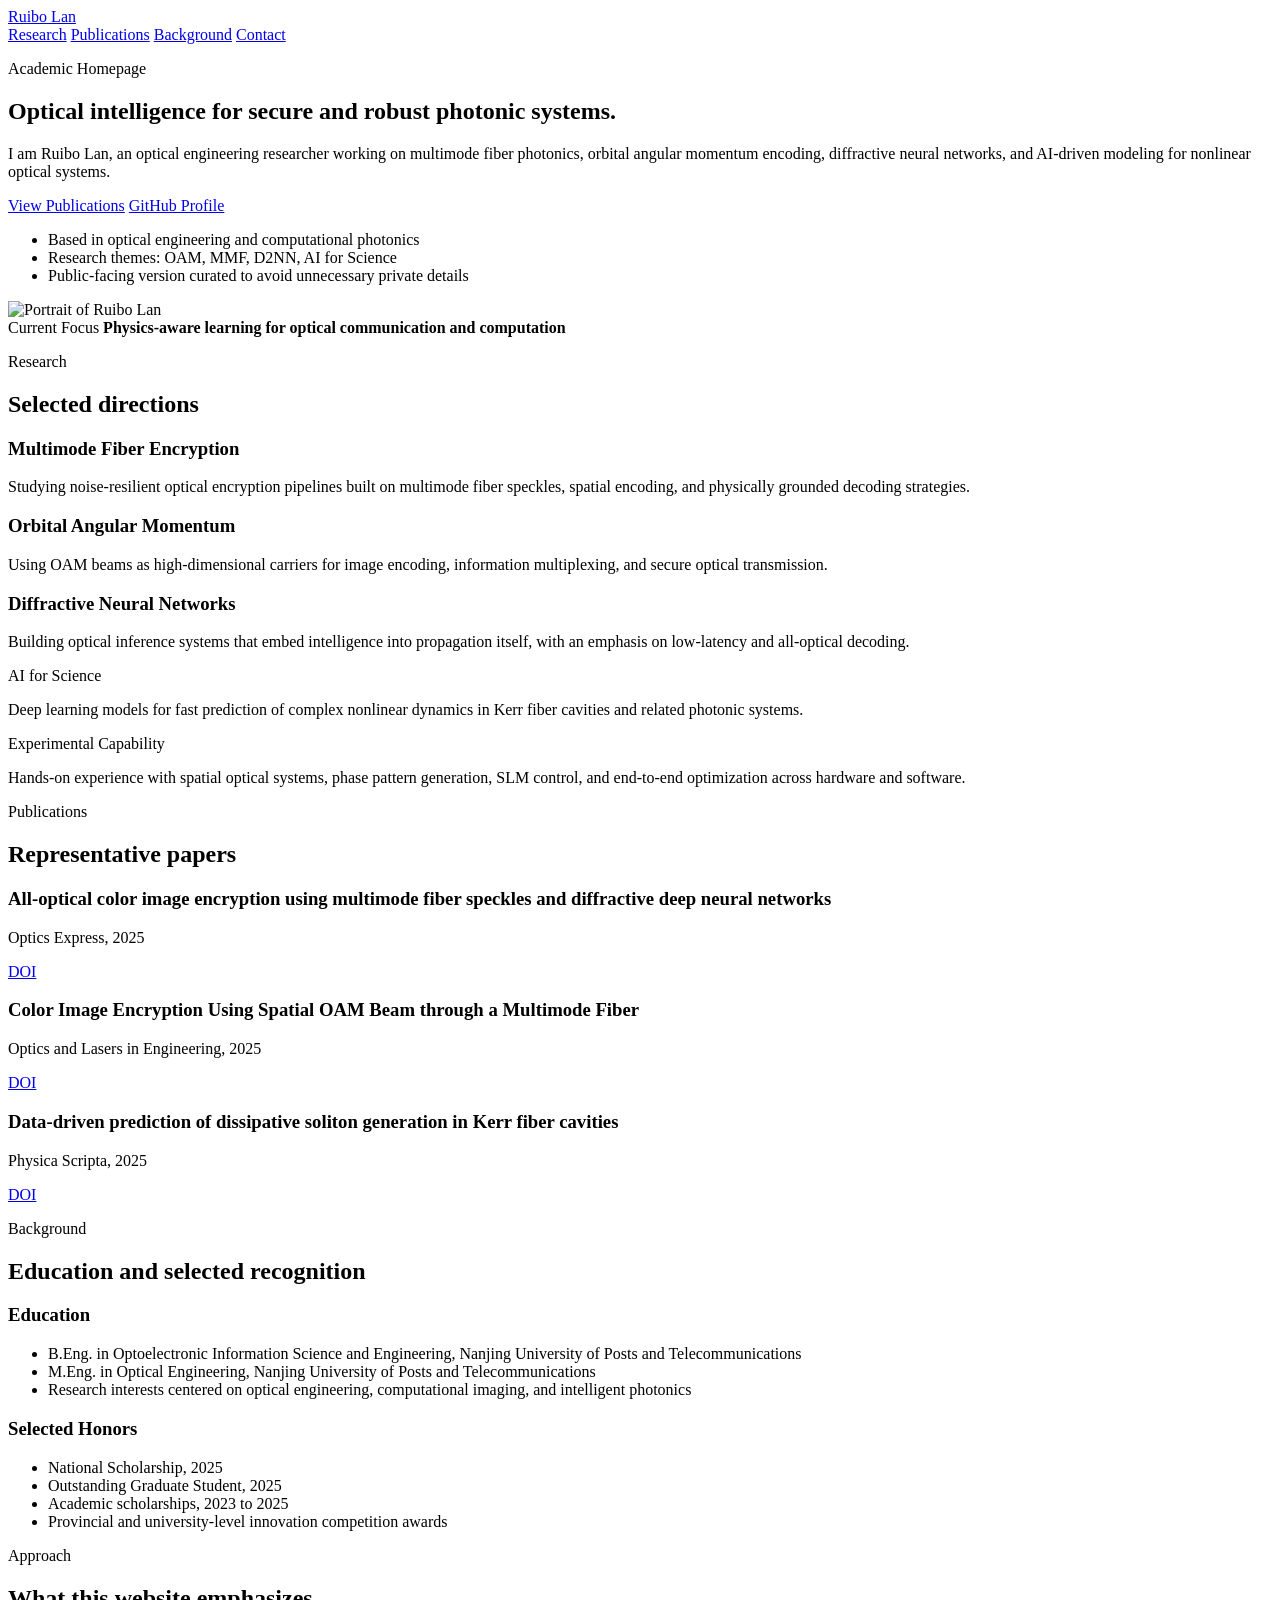
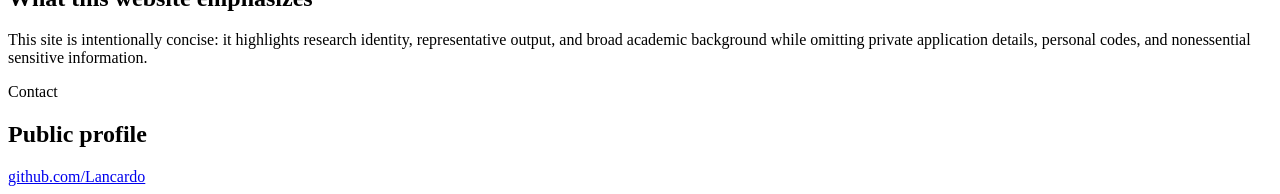
==== index.html @ 1a1ad10b "Add academic homepage" ====
<!DOCTYPE html>
<html lang="en">
  <head>
    <meta charset="UTF-8" />
    <meta name="viewport" content="width=device-width, initial-scale=1.0" />
    <title>Ruibo Lan | Optical Engineering</title>
    <meta
      name="description"
      content="Academic homepage for Ruibo Lan, focused on multimode fiber photonics, orbital angular momentum, diffractive neural networks, and AI-driven optical systems."
    />
    <link rel="preconnect" href="https://fonts.googleapis.com" />
    <link rel="preconnect" href="https://fonts.gstatic.com" crossorigin />
    <link
      href="https://fonts.googleapis.com/css2?family=Manrope:wght@400;500;600;700;800&family=Cormorant+Garamond:wght@500;600;700&display=swap"
      rel="stylesheet"
    />
    <link rel="stylesheet" href="styles.css" />
  </head>
  <body>
    <div class="site-shell">
      <header class="topbar">
        <a class="brand" href="#home">Ruibo Lan</a>
        <nav class="nav">
          <a href="#research">Research</a>
          <a href="#publications">Publications</a>
          <a href="#background">Background</a>
          <a href="#contact">Contact</a>
        </nav>
      </header>

      <main id="home">
        <section class="hero section reveal">
          <div class="hero-copy">
            <p class="eyebrow">Academic Homepage</p>
            <h1>Optical intelligence for secure and robust photonic systems.</h1>
            <p class="hero-text">
              I am Ruibo Lan, an optical engineering researcher working on multimode fiber
              photonics, orbital angular momentum encoding, diffractive neural networks, and
              AI-driven modeling for nonlinear optical systems.
            </p>
            <div class="hero-actions">
              <a class="button button-primary" href="#publications">View Publications</a>
              <a class="button button-secondary" href="https://github.com/Lancardo" target="_blank" rel="noreferrer">
                GitHub Profile
              </a>
            </div>
            <ul class="hero-facts" aria-label="Key information">
              <li>Based in optical engineering and computational photonics</li>
              <li>Research themes: OAM, MMF, D2NN, AI for Science</li>
              <li>Public-facing version curated to avoid unnecessary private details</li>
            </ul>
          </div>
          <div class="hero-visual">
            <div class="portrait-wrap">
              <img src="https://avatars.githubusercontent.com/u/42972828?v=4" alt="Portrait of Ruibo Lan" class="portrait" />
            </div>
            <div class="signal-card">
              <span>Current Focus</span>
              <strong>Physics-aware learning for optical communication and computation</strong>
            </div>
          </div>
        </section>

        <section id="research" class="section reveal">
          <div class="section-heading">
            <p class="eyebrow">Research</p>
            <h2>Selected directions</h2>
          </div>
          <div class="card-grid three-up">
            <article class="info-card">
              <h3>Multimode Fiber Encryption</h3>
              <p>
                Studying noise-resilient optical encryption pipelines built on multimode fiber
                speckles, spatial encoding, and physically grounded decoding strategies.
              </p>
            </article>
            <article class="info-card">
              <h3>Orbital Angular Momentum</h3>
              <p>
                Using OAM beams as high-dimensional carriers for image encoding, information
                multiplexing, and secure optical transmission.
              </p>
            </article>
            <article class="info-card">
              <h3>Diffractive Neural Networks</h3>
              <p>
                Building optical inference systems that embed intelligence into propagation itself,
                with an emphasis on low-latency and all-optical decoding.
              </p>
            </article>
          </div>
          <div class="card-grid two-up accent-grid">
            <article class="accent-card">
              <span class="accent-label">AI for Science</span>
              <p>
                Deep learning models for fast prediction of complex nonlinear dynamics in Kerr
                fiber cavities and related photonic systems.
              </p>
            </article>
            <article class="accent-card">
              <span class="accent-label">Experimental Capability</span>
              <p>
                Hands-on experience with spatial optical systems, phase pattern generation, SLM
                control, and end-to-end optimization across hardware and software.
              </p>
            </article>
          </div>
        </section>

        <section id="publications" class="section reveal">
          <div class="section-heading">
            <p class="eyebrow">Publications</p>
            <h2>Representative papers</h2>
          </div>
          <div class="publication-list">
            <article class="publication">
              <div>
                <h3>All-optical color image encryption using multimode fiber speckles and diffractive deep neural networks</h3>
                <p>Optics Express, 2025</p>
              </div>
              <a href="https://doi.org/10.1364/OE.571745" target="_blank" rel="noreferrer">DOI</a>
            </article>
            <article class="publication">
              <div>
                <h3>Color Image Encryption Using Spatial OAM Beam through a Multimode Fiber</h3>
                <p>Optics and Lasers in Engineering, 2025</p>
              </div>
              <a href="https://doi.org/10.1016/j.optlaseng.2025.109146" target="_blank" rel="noreferrer">DOI</a>
            </article>
            <article class="publication">
              <div>
                <h3>Data-driven prediction of dissipative soliton generation in Kerr fiber cavities</h3>
                <p>Physica Scripta, 2025</p>
              </div>
              <a href="https://doi.org/10.1088/1402-4896/adee65" target="_blank" rel="noreferrer">DOI</a>
            </article>
          </div>
        </section>

        <section id="background" class="section reveal">
          <div class="section-heading">
            <p class="eyebrow">Background</p>
            <h2>Education and selected recognition</h2>
          </div>
          <div class="card-grid two-up">
            <article class="info-card">
              <h3>Education</h3>
              <ul class="detail-list">
                <li>B.Eng. in Optoelectronic Information Science and Engineering, Nanjing University of Posts and Telecommunications</li>
                <li>M.Eng. in Optical Engineering, Nanjing University of Posts and Telecommunications</li>
                <li>Research interests centered on optical engineering, computational imaging, and intelligent photonics</li>
              </ul>
            </article>
            <article class="info-card">
              <h3>Selected Honors</h3>
              <ul class="detail-list">
                <li>National Scholarship, 2025</li>
                <li>Outstanding Graduate Student, 2025</li>
                <li>Academic scholarships, 2023 to 2025</li>
                <li>Provincial and university-level innovation competition awards</li>
              </ul>
            </article>
          </div>
        </section>

        <section class="section statement reveal">
          <div class="section-heading">
            <p class="eyebrow">Approach</p>
            <h2>What this website emphasizes</h2>
          </div>
          <p class="statement-text">
            This site is intentionally concise: it highlights research identity, representative output,
            and broad academic background while omitting private application details, personal codes,
            and nonessential sensitive information.
          </p>
        </section>
      </main>

      <footer id="contact" class="footer reveal">
        <div>
          <p class="eyebrow">Contact</p>
          <h2>Public profile</h2>
        </div>
        <div class="footer-actions">
          <a class="button button-primary" href="https://github.com/Lancardo" target="_blank" rel="noreferrer">
            github.com/Lancardo
          </a>
        </div>
      </footer>
    </div>

    <script src="script.js"></script>
  </body>
</html>
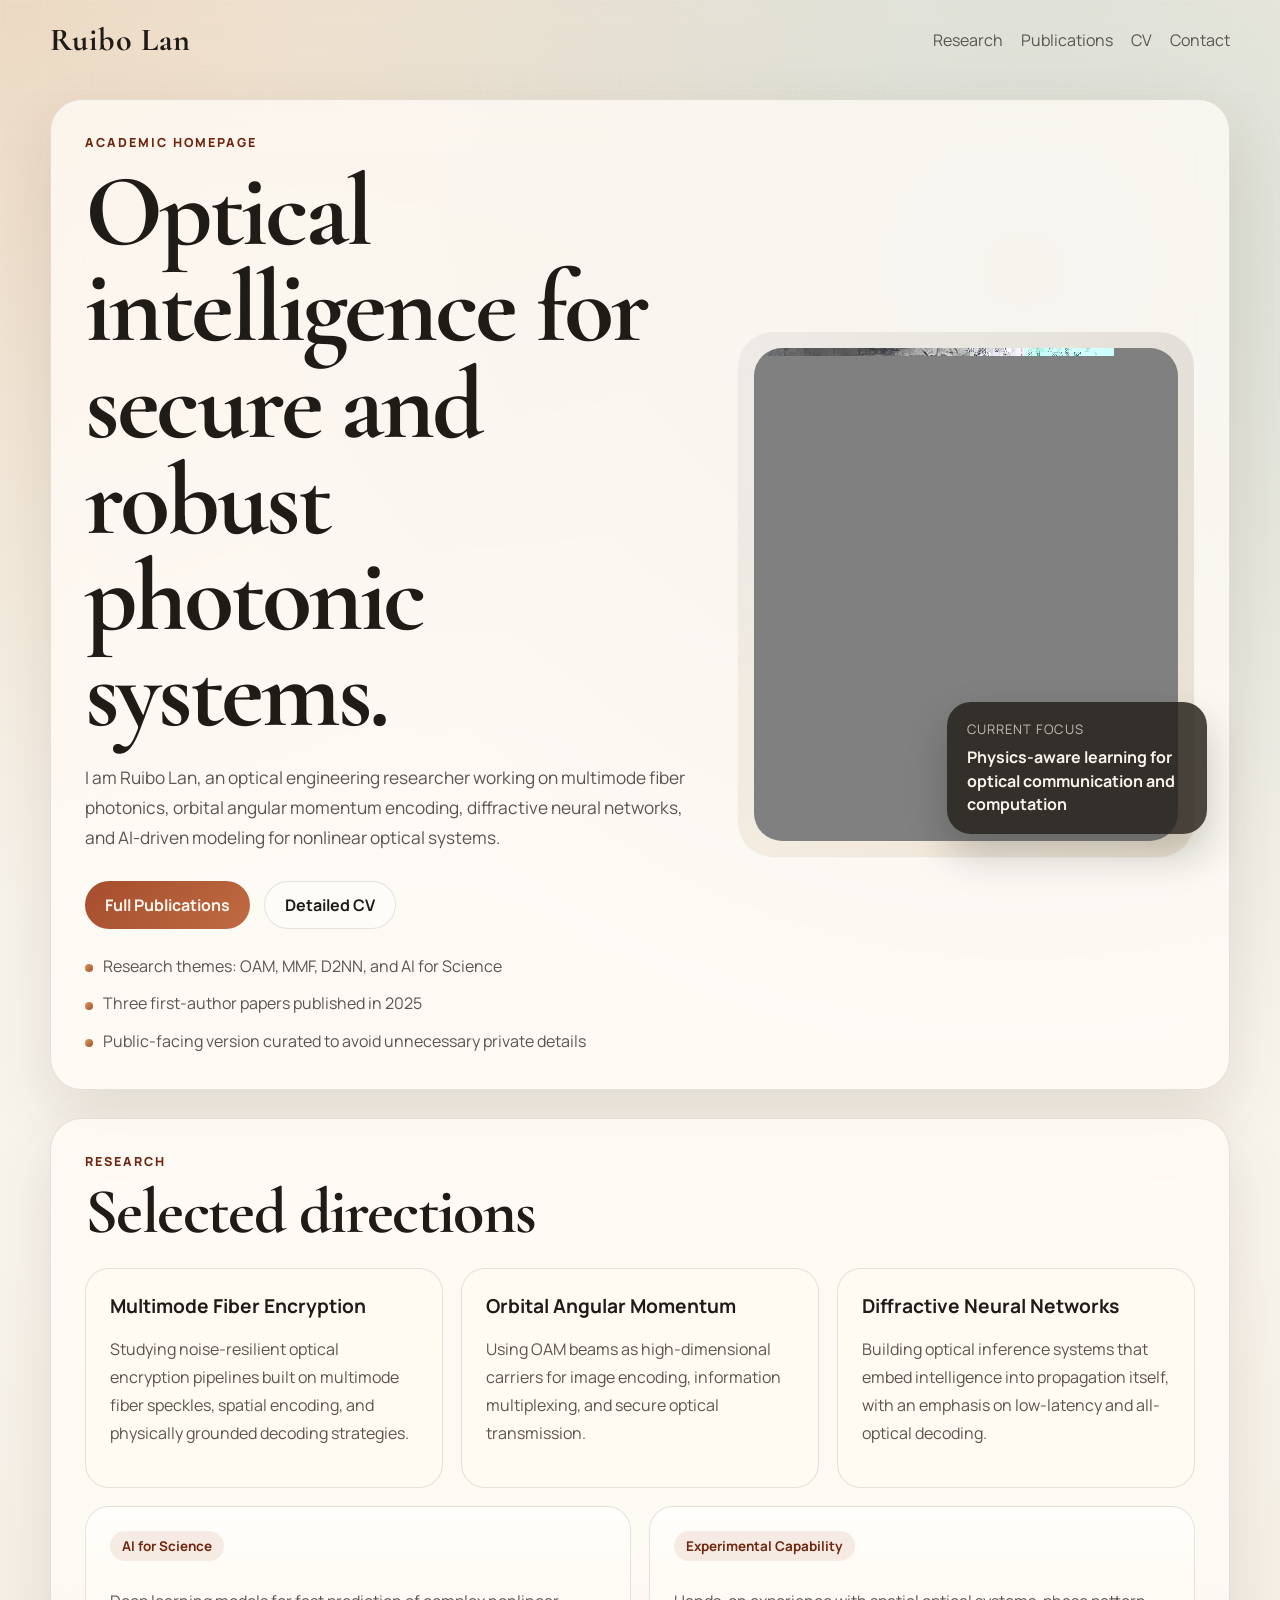
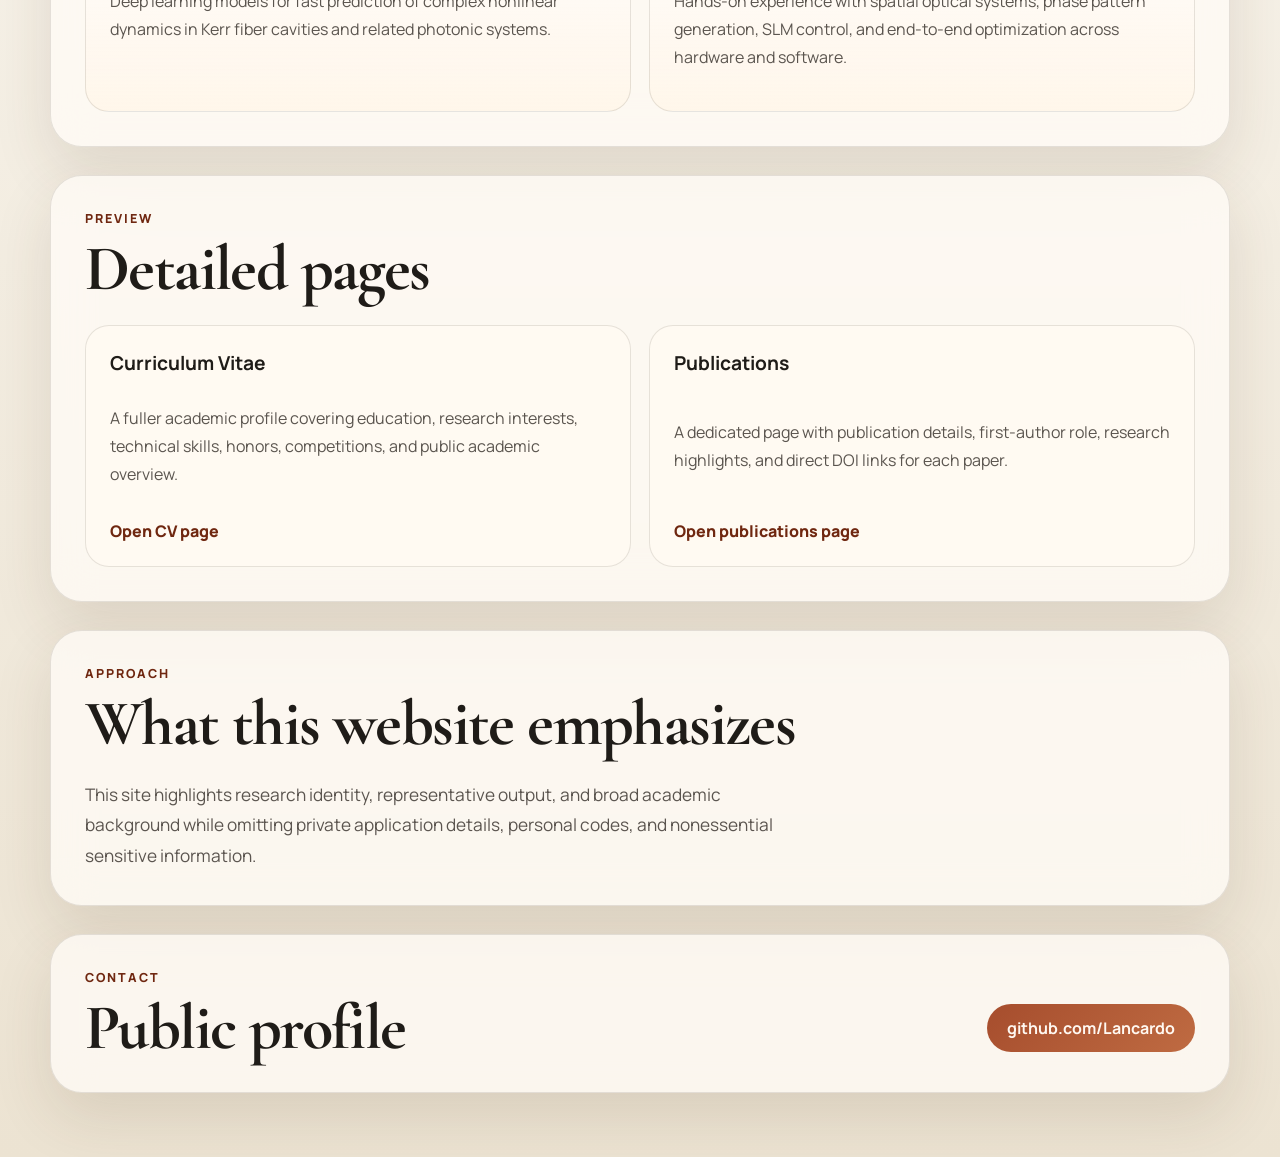
==== commit 9ba5e30f: "Add detailed CV and publications pages" ====
--- a/index.html
+++ b/index.html
@@ -19,11 +19,11 @@
   <body>
     <div class="site-shell">
       <header class="topbar">
-        <a class="brand" href="#home">Ruibo Lan</a>
+        <a class="brand" href="index.html">Ruibo Lan</a>
         <nav class="nav">
-          <a href="#research">Research</a>
-          <a href="#publications">Publications</a>
-          <a href="#background">Background</a>
+          <a href="index.html#research">Research</a>
+          <a href="publications.html">Publications</a>
+          <a href="cv.html">CV</a>
           <a href="#contact">Contact</a>
         </nav>
       </header>
@@ -39,20 +39,18 @@
               AI-driven modeling for nonlinear optical systems.
             </p>
             <div class="hero-actions">
-              <a class="button button-primary" href="#publications">View Publications</a>
-              <a class="button button-secondary" href="https://github.com/Lancardo" target="_blank" rel="noreferrer">
-                GitHub Profile
-              </a>
+              <a class="button button-primary" href="publications.html">Full Publications</a>
+              <a class="button button-secondary" href="cv.html">Detailed CV</a>
             </div>
             <ul class="hero-facts" aria-label="Key information">
-              <li>Based in optical engineering and computational photonics</li>
-              <li>Research themes: OAM, MMF, D2NN, AI for Science</li>
+              <li>Research themes: OAM, MMF, D2NN, and AI for Science</li>
+              <li>Three first-author papers published in 2025</li>
               <li>Public-facing version curated to avoid unnecessary private details</li>
             </ul>
           </div>
           <div class="hero-visual">
             <div class="portrait-wrap">
-              <img src="https://avatars.githubusercontent.com/u/42972828?v=4" alt="Portrait of Ruibo Lan" class="portrait" />
+              <img src="assets/life-photo.jpg" alt="Portrait of Ruibo Lan" class="portrait" />
             </div>
             <div class="signal-card">
               <span>Current Focus</span>
@@ -107,58 +105,27 @@
           </div>
         </section>
 
-        <section id="publications" class="section reveal">
+        <section class="section reveal">
           <div class="section-heading">
-            <p class="eyebrow">Publications</p>
-            <h2>Representative papers</h2>
-          </div>
-          <div class="publication-list">
-            <article class="publication">
-              <div>
-                <h3>All-optical color image encryption using multimode fiber speckles and diffractive deep neural networks</h3>
-                <p>Optics Express, 2025</p>
-              </div>
-              <a href="https://doi.org/10.1364/OE.571745" target="_blank" rel="noreferrer">DOI</a>
-            </article>
-            <article class="publication">
-              <div>
-                <h3>Color Image Encryption Using Spatial OAM Beam through a Multimode Fiber</h3>
-                <p>Optics and Lasers in Engineering, 2025</p>
-              </div>
-              <a href="https://doi.org/10.1016/j.optlaseng.2025.109146" target="_blank" rel="noreferrer">DOI</a>
-            </article>
-            <article class="publication">
-              <div>
-                <h3>Data-driven prediction of dissipative soliton generation in Kerr fiber cavities</h3>
-                <p>Physica Scripta, 2025</p>
-              </div>
-              <a href="https://doi.org/10.1088/1402-4896/adee65" target="_blank" rel="noreferrer">DOI</a>
-            </article>
-          </div>
-        </section>
-
-        <section id="background" class="section reveal">
-          <div class="section-heading">
-            <p class="eyebrow">Background</p>
-            <h2>Education and selected recognition</h2>
+            <p class="eyebrow">Preview</p>
+            <h2>Detailed pages</h2>
           </div>
           <div class="card-grid two-up">
-            <article class="info-card">
-              <h3>Education</h3>
-              <ul class="detail-list">
-                <li>B.Eng. in Optoelectronic Information Science and Engineering, Nanjing University of Posts and Telecommunications</li>
-                <li>M.Eng. in Optical Engineering, Nanjing University of Posts and Telecommunications</li>
-                <li>Research interests centered on optical engineering, computational imaging, and intelligent photonics</li>
-              </ul>
+            <article class="info-card page-card">
+              <h3>Curriculum Vitae</h3>
+              <p>
+                A fuller academic profile covering education, research interests, technical skills,
+                honors, competitions, and public academic overview.
+              </p>
+              <a class="text-link" href="cv.html">Open CV page</a>
             </article>
-            <article class="info-card">
-              <h3>Selected Honors</h3>
-              <ul class="detail-list">
-                <li>National Scholarship, 2025</li>
-                <li>Outstanding Graduate Student, 2025</li>
-                <li>Academic scholarships, 2023 to 2025</li>
-                <li>Provincial and university-level innovation competition awards</li>
-              </ul>
+            <article class="info-card page-card">
+              <h3>Publications</h3>
+              <p>
+                A dedicated page with publication details, first-author role, research highlights,
+                and direct DOI links for each paper.
+              </p>
+              <a class="text-link" href="publications.html">Open publications page</a>
             </article>
           </div>
         </section>
@@ -169,9 +136,9 @@
             <h2>What this website emphasizes</h2>
           </div>
           <p class="statement-text">
-            This site is intentionally concise: it highlights research identity, representative output,
-            and broad academic background while omitting private application details, personal codes,
-            and nonessential sensitive information.
+            This site highlights research identity, representative output, and broad academic
+            background while omitting private application details, personal codes, and nonessential
+            sensitive information.
           </p>
         </section>
       </main>
--- a/styles.css
+++ b/styles.css
@@ -0,0 +1,558 @@
+:root {
+  --bg: #f3efe6;
+  --bg-deep: #ece3d2;
+  --surface: rgba(255, 252, 246, 0.78);
+  --surface-strong: #fffaf2;
+  --text: #1f1c18;
+  --muted: #5b554f;
+  --line: rgba(50, 42, 31, 0.12);
+  --accent: #a64d2d;
+  --accent-strong: #6f2710;
+  --accent-soft: #d89b61;
+  --shadow: 0 24px 60px rgba(74, 51, 23, 0.12);
+  --max: 1180px;
+}
+
+* {
+  box-sizing: border-box;
+}
+
+html {
+  scroll-behavior: smooth;
+}
+
+body {
+  margin: 0;
+  min-height: 100vh;
+  font-family: "Manrope", sans-serif;
+  color: var(--text);
+  background:
+    radial-gradient(circle at top left, rgba(209, 138, 68, 0.22), transparent 30%),
+    radial-gradient(circle at 80% 10%, rgba(87, 125, 115, 0.18), transparent 30%),
+    linear-gradient(180deg, var(--bg) 0%, #f8f4ec 44%, var(--bg-deep) 100%);
+}
+
+body::before {
+  content: "";
+  position: fixed;
+  inset: 0;
+  pointer-events: none;
+  background-image:
+    linear-gradient(rgba(255, 255, 255, 0.16) 1px, transparent 1px),
+    linear-gradient(90deg, rgba(255, 255, 255, 0.16) 1px, transparent 1px);
+  background-size: 44px 44px;
+  mask-image: linear-gradient(180deg, rgba(0, 0, 0, 0.5), transparent 82%);
+}
+
+a {
+  color: inherit;
+  text-decoration: none;
+}
+
+img {
+  display: block;
+  max-width: 100%;
+}
+
+.site-shell {
+  width: min(calc(100% - 32px), var(--max));
+  margin: 0 auto;
+  padding-bottom: 64px;
+}
+
+.topbar {
+  position: sticky;
+  top: 0;
+  z-index: 10;
+  display: flex;
+  justify-content: space-between;
+  align-items: center;
+  gap: 24px;
+  padding: 20px 0 12px;
+  backdrop-filter: blur(14px);
+}
+
+.brand {
+  font-family: "Cormorant Garamond", serif;
+  font-size: 2rem;
+  font-weight: 700;
+  letter-spacing: 0.03em;
+}
+
+.nav {
+  display: flex;
+  flex-wrap: wrap;
+  gap: 18px;
+  color: var(--muted);
+}
+
+.nav a {
+  position: relative;
+}
+
+.nav a::after {
+  content: "";
+  position: absolute;
+  left: 0;
+  bottom: -4px;
+  width: 100%;
+  height: 1px;
+  background: var(--accent);
+  transform: scaleX(0);
+  transform-origin: left;
+  transition: transform 200ms ease;
+}
+
+.nav a:hover::after,
+.nav a:focus-visible::after {
+  transform: scaleX(1);
+}
+
+.section,
+.footer {
+  margin-top: 28px;
+  padding: 34px;
+  border: 1px solid var(--line);
+  border-radius: 32px;
+  background: var(--surface);
+  box-shadow: var(--shadow);
+  backdrop-filter: blur(20px);
+}
+
+.hero {
+  display: grid;
+  grid-template-columns: minmax(0, 1.15fr) minmax(340px, 0.85fr);
+  align-items: center;
+  gap: 32px;
+  min-height: calc(100vh - 108px);
+}
+
+.page-main {
+  padding-top: 2px;
+}
+
+.page-hero h1 {
+  max-width: 14ch;
+}
+
+.eyebrow {
+  margin: 0 0 12px;
+  color: var(--accent-strong);
+  text-transform: uppercase;
+  letter-spacing: 0.16em;
+  font-size: 0.78rem;
+  font-weight: 800;
+}
+
+h1,
+h2,
+h3 {
+  margin: 0;
+}
+
+h1,
+h2 {
+  font-family: "Cormorant Garamond", serif;
+  line-height: 0.94;
+}
+
+h1 {
+  max-width: 12ch;
+  font-size: clamp(3.3rem, 8vw, 6.5rem);
+  letter-spacing: -0.03em;
+}
+
+h2 {
+  font-size: clamp(2.4rem, 5vw, 4rem);
+  letter-spacing: -0.025em;
+}
+
+h3 {
+  font-size: 1.2rem;
+  margin-bottom: 12px;
+}
+
+.hero-text,
+.statement-text,
+.info-card p,
+.accent-card p,
+.publication p {
+  color: var(--muted);
+  line-height: 1.75;
+  font-size: 1rem;
+}
+
+.hero-text {
+  max-width: 60ch;
+  margin: 22px 0 0;
+  font-size: 1.08rem;
+}
+
+.hero-actions,
+.footer-actions {
+  display: flex;
+  flex-wrap: wrap;
+  gap: 14px;
+  margin-top: 28px;
+}
+
+.button {
+  display: inline-flex;
+  align-items: center;
+  justify-content: center;
+  min-height: 48px;
+  padding: 0 20px;
+  border-radius: 999px;
+  font-weight: 700;
+  transition:
+    transform 180ms ease,
+    background 180ms ease,
+    border-color 180ms ease;
+}
+
+.button:hover,
+.button:focus-visible {
+  transform: translateY(-2px);
+}
+
+.button-primary {
+  color: #fff8f1;
+  background: linear-gradient(135deg, var(--accent) 0%, #bf6b42 100%);
+}
+
+.button-secondary {
+  border: 1px solid var(--line);
+  background: rgba(255, 255, 255, 0.46);
+}
+
+.hero-facts,
+.detail-list {
+  margin: 24px 0 0;
+  padding: 0;
+  list-style: none;
+}
+
+.hero-facts li,
+.detail-list li {
+  position: relative;
+  padding-left: 18px;
+  color: var(--muted);
+  line-height: 1.7;
+}
+
+.hero-facts li + li,
+.detail-list li + li {
+  margin-top: 10px;
+}
+
+.hero-facts li::before,
+.detail-list li::before {
+  content: "";
+  position: absolute;
+  left: 0;
+  top: 0.7em;
+  width: 8px;
+  height: 8px;
+  border-radius: 50%;
+  background: linear-gradient(135deg, var(--accent-soft), var(--accent));
+}
+
+.hero-visual {
+  position: relative;
+}
+
+.portrait-wrap {
+  position: relative;
+  overflow: hidden;
+  border-radius: 36px;
+  background:
+    linear-gradient(135deg, rgba(255, 255, 255, 0.6), rgba(255, 255, 255, 0.08)),
+    linear-gradient(180deg, #d5cec3, #eee3d1);
+  border: 1px solid rgba(255, 255, 255, 0.55);
+  padding: 16px;
+}
+
+.portrait {
+  width: 100%;
+  aspect-ratio: 0.86;
+  object-fit: cover;
+  border-radius: 28px;
+}
+
+.signal-card {
+  position: absolute;
+  right: -12px;
+  bottom: 24px;
+  max-width: 260px;
+  padding: 18px 20px;
+  border-radius: 24px;
+  background: rgba(35, 30, 24, 0.82);
+  color: #faf5eb;
+  box-shadow: 0 20px 40px rgba(19, 16, 12, 0.22);
+}
+
+.signal-card span {
+  display: block;
+  margin-bottom: 8px;
+  font-size: 0.82rem;
+  letter-spacing: 0.08em;
+  text-transform: uppercase;
+  color: rgba(250, 245, 235, 0.72);
+}
+
+.signal-card strong {
+  line-height: 1.45;
+}
+
+.section-heading {
+  margin-bottom: 26px;
+}
+
+.card-grid {
+  display: grid;
+  gap: 18px;
+}
+
+.three-up {
+  grid-template-columns: repeat(3, minmax(0, 1fr));
+}
+
+.two-up {
+  grid-template-columns: repeat(2, minmax(0, 1fr));
+}
+
+.info-card,
+.accent-card,
+.publication {
+  border: 1px solid var(--line);
+  border-radius: 24px;
+  background: var(--surface-strong);
+}
+
+.info-card,
+.accent-card {
+  padding: 24px;
+}
+
+.accent-grid {
+  margin-top: 18px;
+}
+
+.accent-card {
+  background:
+    linear-gradient(180deg, rgba(255, 255, 255, 0.72), rgba(255, 246, 234, 0.94)),
+    var(--surface-strong);
+}
+
+.accent-label {
+  display: inline-block;
+  margin-bottom: 10px;
+  padding: 6px 12px;
+  border-radius: 999px;
+  background: rgba(166, 77, 45, 0.1);
+  color: var(--accent-strong);
+  font-size: 0.84rem;
+  font-weight: 700;
+}
+
+.publication-list {
+  display: grid;
+  gap: 14px;
+}
+
+.publication-stack {
+  display: grid;
+  gap: 18px;
+}
+
+.publication {
+  display: flex;
+  justify-content: space-between;
+  align-items: center;
+  gap: 18px;
+  padding: 22px 24px;
+}
+
+.publication h3 {
+  margin-bottom: 8px;
+}
+
+.publication a {
+  flex-shrink: 0;
+  min-width: 62px;
+  text-align: center;
+  padding: 11px 14px;
+  border-radius: 999px;
+  background: rgba(166, 77, 45, 0.1);
+  color: var(--accent-strong);
+  font-weight: 800;
+}
+
+.publication-detail {
+  padding: 28px;
+  border: 1px solid var(--line);
+  border-radius: 28px;
+  background: var(--surface-strong);
+  box-shadow: 0 10px 24px rgba(74, 51, 23, 0.07);
+}
+
+.publication-detail p {
+  color: var(--muted);
+  line-height: 1.8;
+}
+
+.publication-topline {
+  display: flex;
+  flex-wrap: wrap;
+  gap: 10px;
+  align-items: center;
+  margin-bottom: 12px;
+}
+
+.publication-actions {
+  margin-top: 22px;
+}
+
+.pub-badge,
+.pub-meta {
+  display: inline-flex;
+  align-items: center;
+  min-height: 32px;
+  padding: 0 12px;
+  border-radius: 999px;
+  font-size: 0.84rem;
+  font-weight: 700;
+}
+
+.pub-badge {
+  background: rgba(166, 77, 45, 0.13);
+  color: var(--accent-strong);
+}
+
+.pub-meta {
+  background: rgba(31, 28, 24, 0.06);
+  color: var(--muted);
+}
+
+.statement-text {
+  max-width: 66ch;
+  margin: 0;
+  font-size: 1.08rem;
+}
+
+.page-card {
+  display: flex;
+  flex-direction: column;
+  justify-content: space-between;
+}
+
+.text-link {
+  margin-top: 16px;
+  color: var(--accent-strong);
+  font-weight: 800;
+}
+
+.timeline {
+  display: grid;
+  gap: 16px;
+}
+
+.timeline-item {
+  display: grid;
+  grid-template-columns: 130px minmax(0, 1fr);
+  gap: 18px;
+  padding: 22px 24px;
+  border: 1px solid var(--line);
+  border-radius: 24px;
+  background: var(--surface-strong);
+}
+
+.timeline-item p {
+  margin: 8px 0 0;
+  color: var(--muted);
+}
+
+.timeline-year {
+  display: inline-flex;
+  align-items: flex-start;
+  justify-content: flex-start;
+  color: var(--accent-strong);
+  font-size: 0.86rem;
+  font-weight: 800;
+  letter-spacing: 0.08em;
+  text-transform: uppercase;
+}
+
+.footer {
+  display: flex;
+  justify-content: space-between;
+  align-items: center;
+  gap: 24px;
+}
+
+.reveal {
+  opacity: 0;
+  transform: translateY(16px);
+  transition:
+    opacity 540ms ease,
+    transform 540ms ease;
+}
+
+.reveal.is-visible {
+  opacity: 1;
+  transform: translateY(0);
+}
+
+@media (max-width: 980px) {
+  .hero {
+    grid-template-columns: 1fr;
+    min-height: auto;
+  }
+
+  .three-up,
+  .two-up {
+    grid-template-columns: 1fr;
+  }
+
+  .signal-card {
+    position: static;
+    max-width: none;
+    margin-top: 18px;
+  }
+
+  .footer {
+    flex-direction: column;
+    align-items: flex-start;
+  }
+
+  .timeline-item {
+    grid-template-columns: 1fr;
+  }
+}
+
+@media (max-width: 720px) {
+  .site-shell {
+    width: min(calc(100% - 20px), var(--max));
+  }
+
+  .topbar {
+    align-items: flex-start;
+    flex-direction: column;
+    padding-top: 16px;
+  }
+
+  .section,
+  .footer {
+    padding: 24px 20px;
+    border-radius: 24px;
+  }
+
+  .publication {
+    flex-direction: column;
+    align-items: flex-start;
+  }
+
+  h1 {
+    max-width: none;
+  }
+}
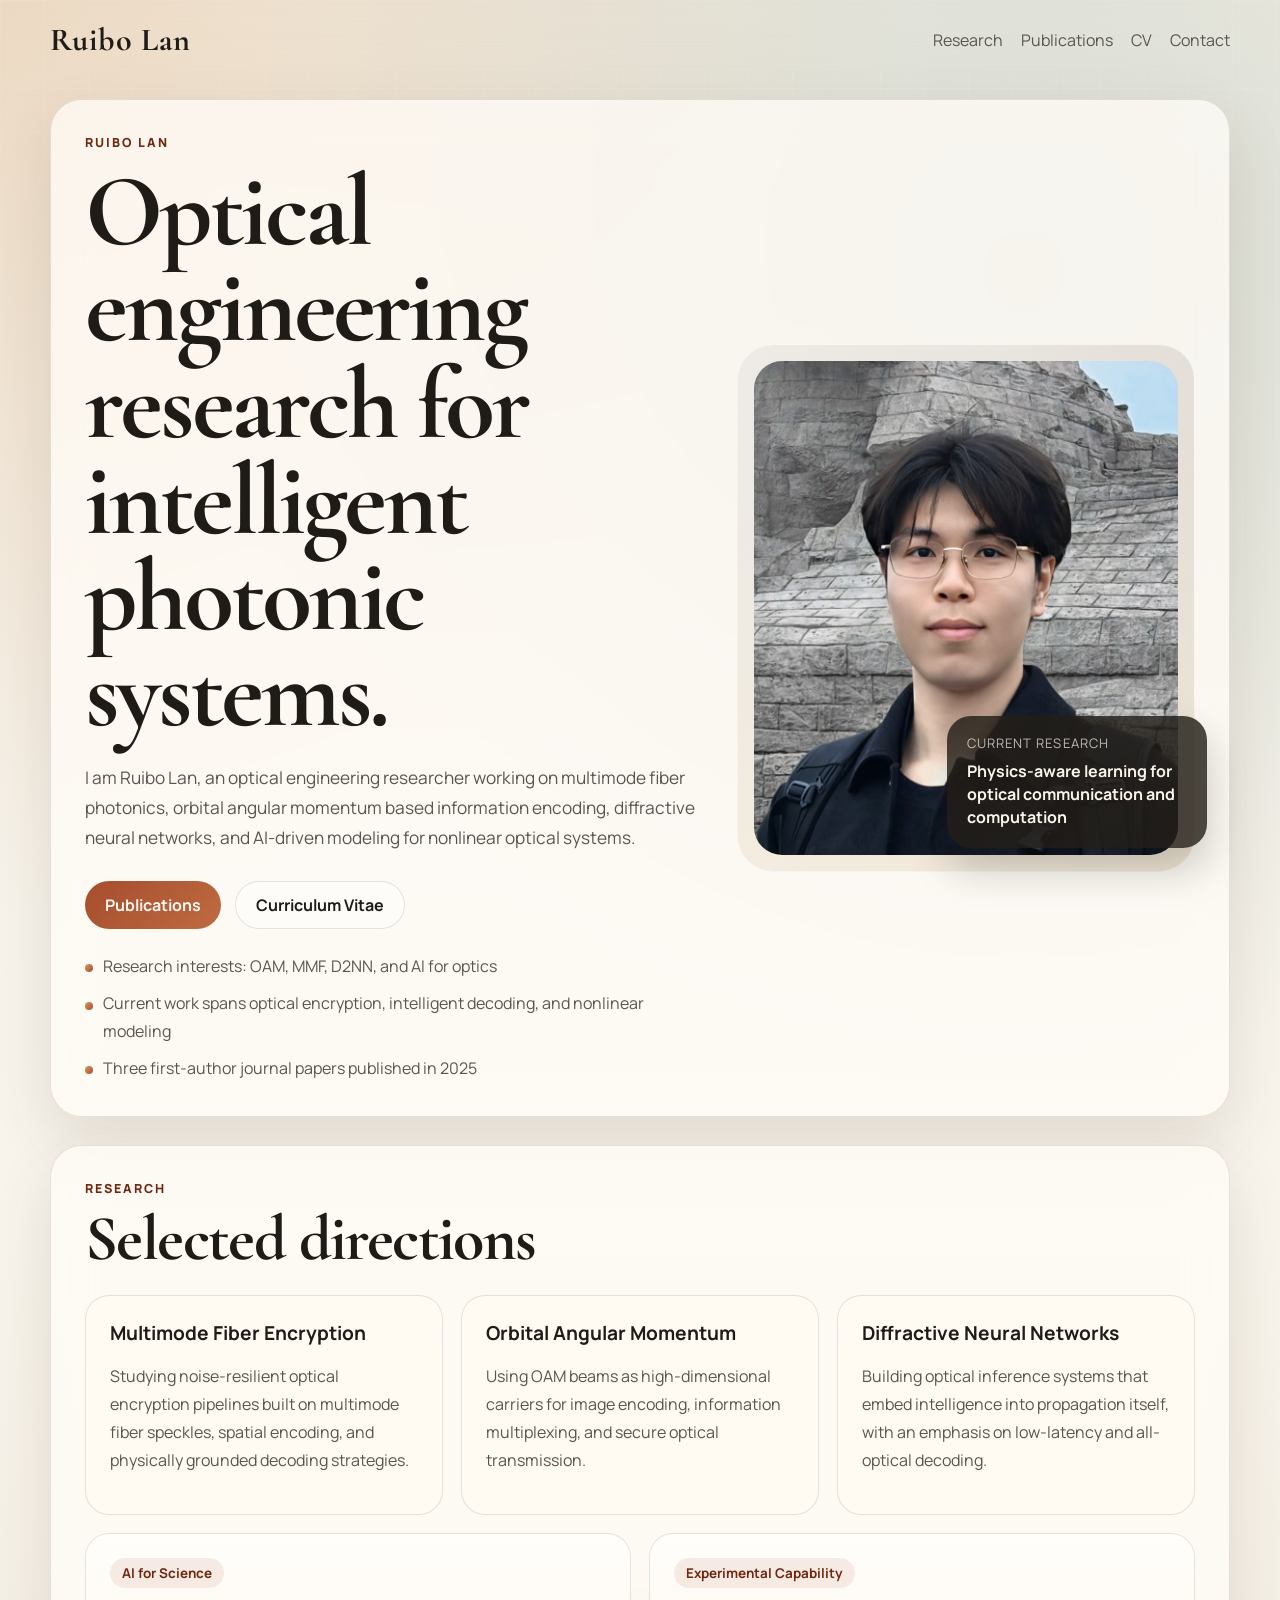
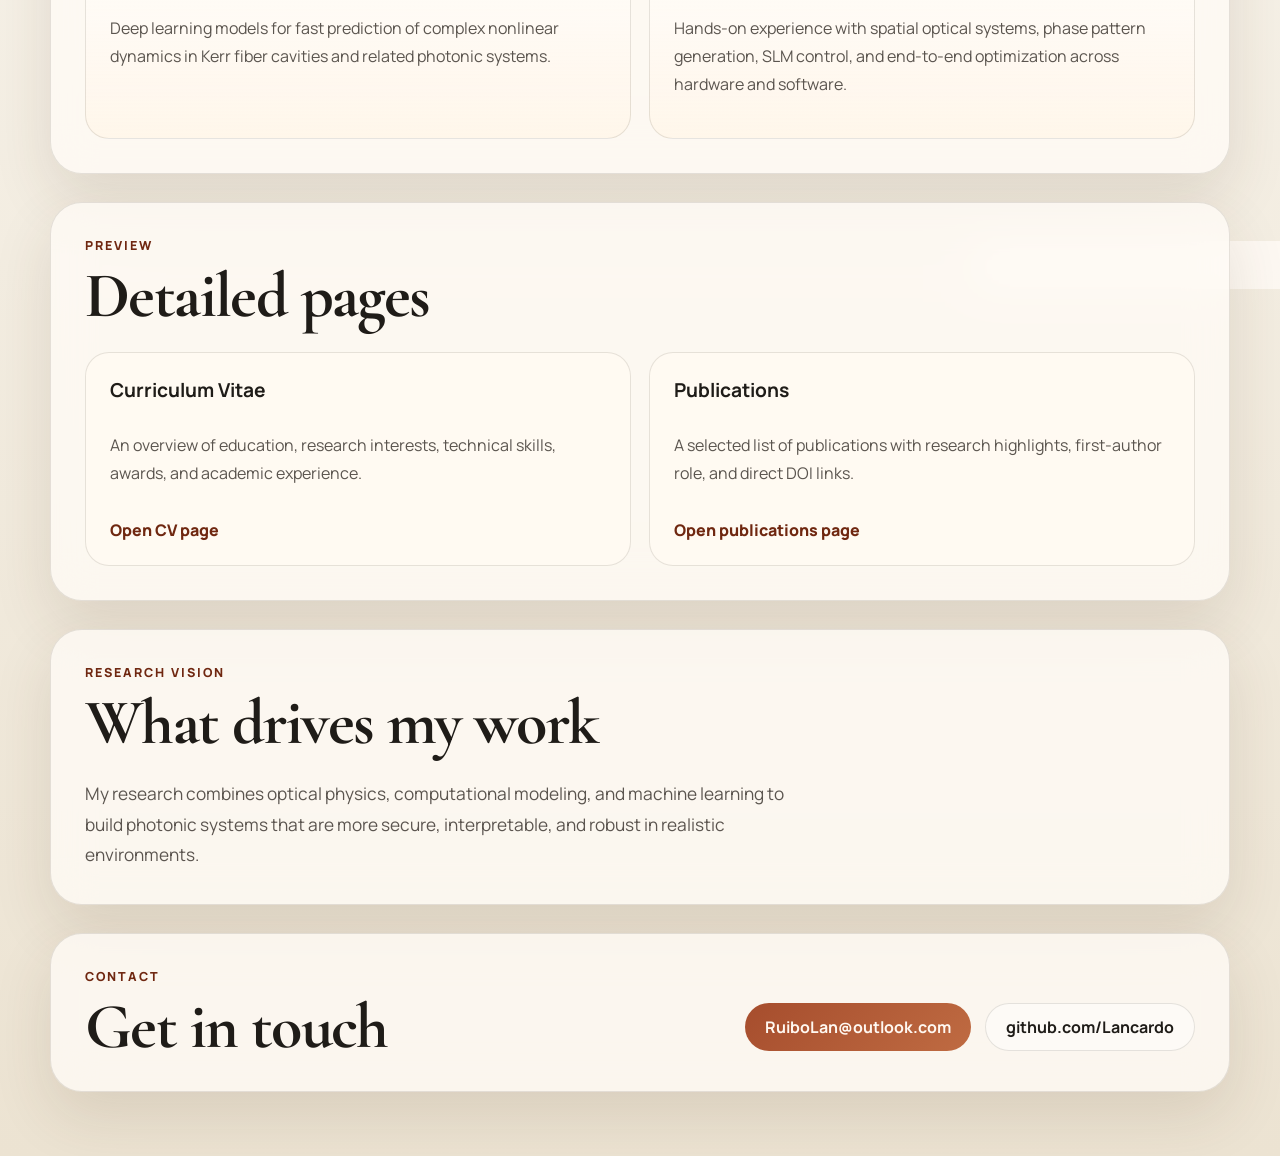
==== commit 734e4b00: "Refine website copy and add contact email" ====
--- a/index.html
+++ b/index.html
@@ -31,21 +31,21 @@
       <main id="home">
         <section class="hero section reveal">
           <div class="hero-copy">
-            <p class="eyebrow">Academic Homepage</p>
-            <h1>Optical intelligence for secure and robust photonic systems.</h1>
+            <p class="eyebrow">Ruibo Lan</p>
+            <h1>Optical engineering research for intelligent photonic systems.</h1>
             <p class="hero-text">
               I am Ruibo Lan, an optical engineering researcher working on multimode fiber
-              photonics, orbital angular momentum encoding, diffractive neural networks, and
-              AI-driven modeling for nonlinear optical systems.
+              photonics, orbital angular momentum based information encoding, diffractive neural
+              networks, and AI-driven modeling for nonlinear optical systems.
             </p>
             <div class="hero-actions">
-              <a class="button button-primary" href="publications.html">Full Publications</a>
-              <a class="button button-secondary" href="cv.html">Detailed CV</a>
+              <a class="button button-primary" href="publications.html">Publications</a>
+              <a class="button button-secondary" href="cv.html">Curriculum Vitae</a>
             </div>
             <ul class="hero-facts" aria-label="Key information">
-              <li>Research themes: OAM, MMF, D2NN, and AI for Science</li>
-              <li>Three first-author papers published in 2025</li>
-              <li>Public-facing version curated to avoid unnecessary private details</li>
+              <li>Research interests: OAM, MMF, D2NN, and AI for optics</li>
+              <li>Current work spans optical encryption, intelligent decoding, and nonlinear modeling</li>
+              <li>Three first-author journal papers published in 2025</li>
             </ul>
           </div>
           <div class="hero-visual">
@@ -53,7 +53,7 @@
               <img src="assets/life-photo.jpg" alt="Portrait of Ruibo Lan" class="portrait" />
             </div>
             <div class="signal-card">
-              <span>Current Focus</span>
+              <span>Current Research</span>
               <strong>Physics-aware learning for optical communication and computation</strong>
             </div>
           </div>
@@ -114,16 +114,16 @@
             <article class="info-card page-card">
               <h3>Curriculum Vitae</h3>
               <p>
-                A fuller academic profile covering education, research interests, technical skills,
-                honors, competitions, and public academic overview.
+                An overview of education, research interests, technical skills, awards, and
+                academic experience.
               </p>
               <a class="text-link" href="cv.html">Open CV page</a>
             </article>
             <article class="info-card page-card">
               <h3>Publications</h3>
               <p>
-                A dedicated page with publication details, first-author role, research highlights,
-                and direct DOI links for each paper.
+                A selected list of publications with research highlights, first-author role, and
+                direct DOI links.
               </p>
               <a class="text-link" href="publications.html">Open publications page</a>
             </article>
@@ -132,13 +132,13 @@
 
         <section class="section statement reveal">
           <div class="section-heading">
-            <p class="eyebrow">Approach</p>
-            <h2>What this website emphasizes</h2>
+            <p class="eyebrow">Research Vision</p>
+            <h2>What drives my work</h2>
           </div>
           <p class="statement-text">
-            This site highlights research identity, representative output, and broad academic
-            background while omitting private application details, personal codes, and nonessential
-            sensitive information.
+            My research combines optical physics, computational modeling, and machine learning to
+            build photonic systems that are more secure, interpretable, and robust in realistic
+            environments.
           </p>
         </section>
       </main>
@@ -146,10 +146,13 @@
       <footer id="contact" class="footer reveal">
         <div>
           <p class="eyebrow">Contact</p>
-          <h2>Public profile</h2>
+          <h2>Get in touch</h2>
         </div>
         <div class="footer-actions">
-          <a class="button button-primary" href="https://github.com/Lancardo" target="_blank" rel="noreferrer">
+          <a class="button button-primary" href="mailto:RuiboLan@outlook.com">
+            RuiboLan@outlook.com
+          </a>
+          <a class="button button-secondary" href="https://github.com/Lancardo" target="_blank" rel="noreferrer">
             github.com/Lancardo
           </a>
         </div>
